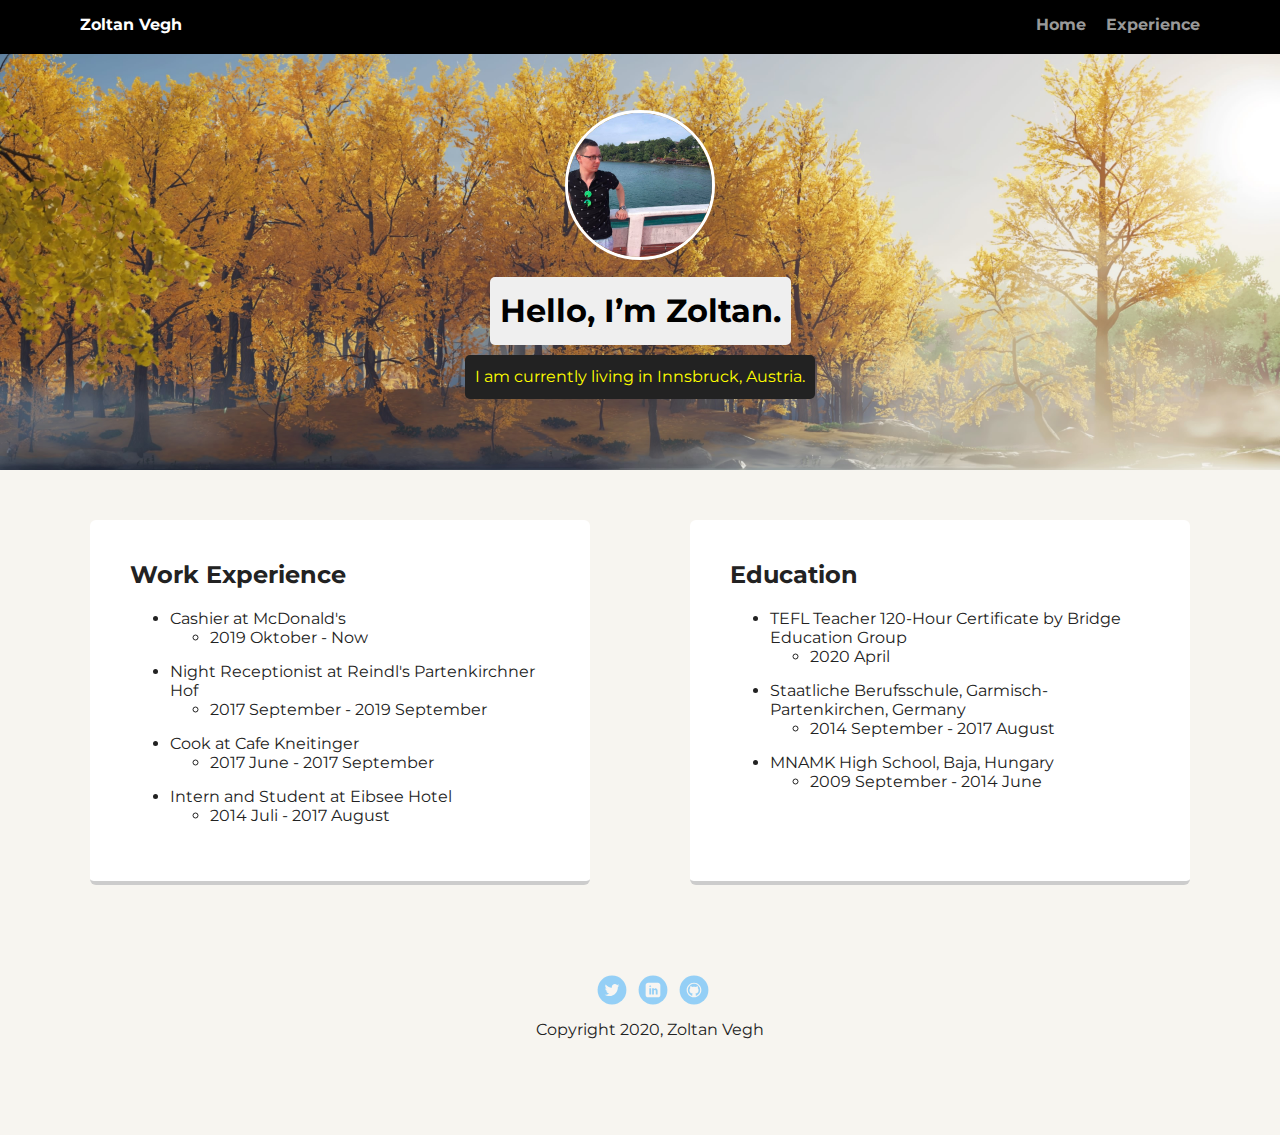
==== portfolio_update_v1/experience.html @ 6498064b "Initial commit" ====
<!DOCTYPE html>
<html lang="en">
  <head>
    <meta charset="utf-8" />
    <title>Zoltan Vegh's Experience</title>
    <meta name="viewport" content="width=device-width, initial-scale=1.0" />
    <link rel="stylesheet" href="styles.css" />
    <link
      href="https://fonts.googleapis.com/css2?family=Montserrat:ital,wght@0,300;0,400;0,500;0,700;0,900;1,300;1,400;1,500&display=swap"
      rel="stylesheet"
    />
    <style>
      @import url("https://fonts.googleapis.com/css2?family=Montserrat:ital,wght@0,300;0,400;0,500;0,700;0,900;1,300;1,400;1,500&display=swap");
    </style>
  </head>
  <body>
    <div class="main-nav">
      <ul class="nav">
        <li class="name">Zoltan Vegh</li>
        <li><a href="index.html">Home</a></li>
        <li><a href="experience.html">Experience</a></li>
      </ul>
    </div>

    <header>
      <img
        src="images/me.jpg"
        alt="Picture of Zoltan Vegh"
        class="profile-image"
      />
      <h1 class="tag name">Hello, I’m Zoltan.</h1>
      <p class="tag location">I am currently living in Innsbruck, Austria.</p>
    </header>

    <main class="flex">
      <div class="card">
        <h2>Work Experience</h2>
        <ul class="work-list">
          <li class="main-li-item">
            Cashier at McDonald's
            <ul>
              <li>2019 Oktober - Now</li>
            </ul>
          </li>
          <li class="main-li-item">
            Night Receptionist at Reindl's Partenkirchner Hof
            <ul>
              <li>2017 September - 2019 September</li>
            </ul>
          </li>
          <li class="main-li-item">
            Cook at Cafe Kneitinger
            <ul>
              <li>2017 June - 2017 September</li>
            </ul>
          </li>
          <li class="main-li-item">
            Intern and Student at Eibsee Hotel
            <ul>
              <li>2014 Juli - 2017 August</li>
            </ul>
          </li>
        </ul>
      </div>

      <div class="card">
        <h2>Education</h2>
        <ul class="work-list">
          <li class="main-li-item">
            TEFL Teacher 120-Hour Certificate by Bridge Education Group
            <ul>
              <li>2020 April</li>
            </ul>
          </li>
          <li class="main-li-item">
            Staatliche Berufsschule, Garmisch-Partenkirchen, Germany
            <ul>
              <li>2014 September - 2017 August</li>
            </ul>
          </li>
          <li class="main-li-item">
            MNAMK High School, Baja, Hungary
            <ul>
              <li>2009 September - 2014 June</li>
            </ul>
          </li>
        </ul>
      </div>
    </main>

    <footer>
      <ul>
        <li>
          <a
            target="_blank"
            href="https://twitter.com/ZoltanVegh1"
            class="social twitter"
            >Twitter</a
          >
        </li>
        <li>
          <a
            href="www.linkedin.com/in/zvegh"
            target="_blank"
            class="social linkedin"
            >LinkedIn</a
          >
        </li>
        <li><a href="#" class="social github">Github</a></li>
      </ul>
      <p class="copyright">Copyright 2020, Zoltan Vegh</p>
    </footer>
  </body>
</html>
---- portfolio_update_v1/styles.css ----
/* Global Layout Set-up */
* {
  box-sizing: border-box;
  font-family: "Montserrat", sans-serif;
}

body {
  margin: 0;
  padding: 0;
  text-align: center;
  font-family: "Montserrat", sans-serif;
  color: #222;
  background: #f7f5f0;
}
/* Link Styles */

a {
  text-decoration: none;
  color: #999;
}
a:hover {
  color: #6633ff;
}

/* Section Styles */

.main-nav {
  width: 100%;
  background: black;
  min-height: 30px;
  padding: 10px;
  position: fixed;
  text-align: center;
}
.nav {
  display: flex;
  justify-content: space-around;
  font-weight: 700;
  list-style-type: none;
  margin: 0 auto;
  padding: 0;
}

.nav .name {
  display: block;
  margin-right: auto;
  color: white;
}
.nav li {
  padding: 5px 10px 10px 10px;
}
.nav a {
  transition: all 0.5s;
}
.nav a:hover {
  color: white;
}

header {
  text-align: center;
  background: url("images/background.jpeg") no-repeat top center;
  background-size: cover;
  overflow: hidden;
  padding-top: 60px;
}
header {
  line-height: 1.5;
}
header .profile-image {
  margin-top: 50px;
  width: 150px;
  height: 150px;
  border-radius: 50%;
  border: 3px solid white;
  transition: all 0.5s;
}
header .profile-image:hover {
  transform: scale(1.2) rotate(5deg);
}
.tag {
  background-color: #efefef;
  color: black;
  padding: 10px;
  border-radius: 5px;
  display: table;
  margin: 10px auto;
}
.location {
  background-color: #222;
  color: yellow;
}
.card {
  margin: 30px;
  padding: 20px 40px 40px;
  max-width: 500px;
  text-align: left;
  background: #fff;
  border-bottom: 4px solid #ccc;
  border-radius: 6px;
  transition: all 0.5s;
}
.card:hover {
  border-color: #ff99ff;
}

ul.skills {
  padding: 0;
  text-align: center;
}

.skills li {
  border-radius: 6px;
  display: inline-block;
  background: #ff9904;
  color: white;
  padding: 5px 10px;
  margin: 2px;
}

.skills li:nth-child(odd) {
  background: #0399ff;
}

footer {
  width: 100%;
  min-height: 30px;
  padding: 20px 0 40px 20px;
}

footer .copyright {
  top: -8px;
  font-size: 0.75em;
}

footer ul {
  list-style-type: none;
  margin: 0;
  padding: 0;
}

footer ul li {
  display: inline-block;
}

a.social {
  display: inline-block;
  text-indent: -9999px;
  margin-left: 5px;
  width: 30px;
  height: 30px;
  background-size: 30px 30px;
  opacity: 0.4;
  transition: all 0.5s;
}
a.twitter {
  background-image: url(images/twitter.svg);
}
a.linkedin {
  background-image: url(images/linkedin.svg);
}
a.github {
  background-image: url(images/github.svg);
}
a.social:hover {
  opacity: 1;
}
.clearfix {
  clear: both;
}

.main-li-item {
  margin-top: 15px;
}

/* Styles for larger screens */
@media screen and (min-width: 720px) {
  .flex {
    display: -ms-flexbox; /* TWEENER - IE 10 */
    display: flex;
    max-width: 1200px;
    -ms-flex-pack: distribute;
    justify-content: space-around;
    margin: 0 auto;
  }

  header {
    min-height: 470px;
  }

  .nav {
    max-width: 1200px;
    padding: 0 30px;
  }

  main {
    padding-top: 20px;
  }

  main p {
    line-height: 1.6em;
  }

  footer {
    font-size: 1.3em;
    max-width: 1200px;
    margin: 40px auto;
  }
}
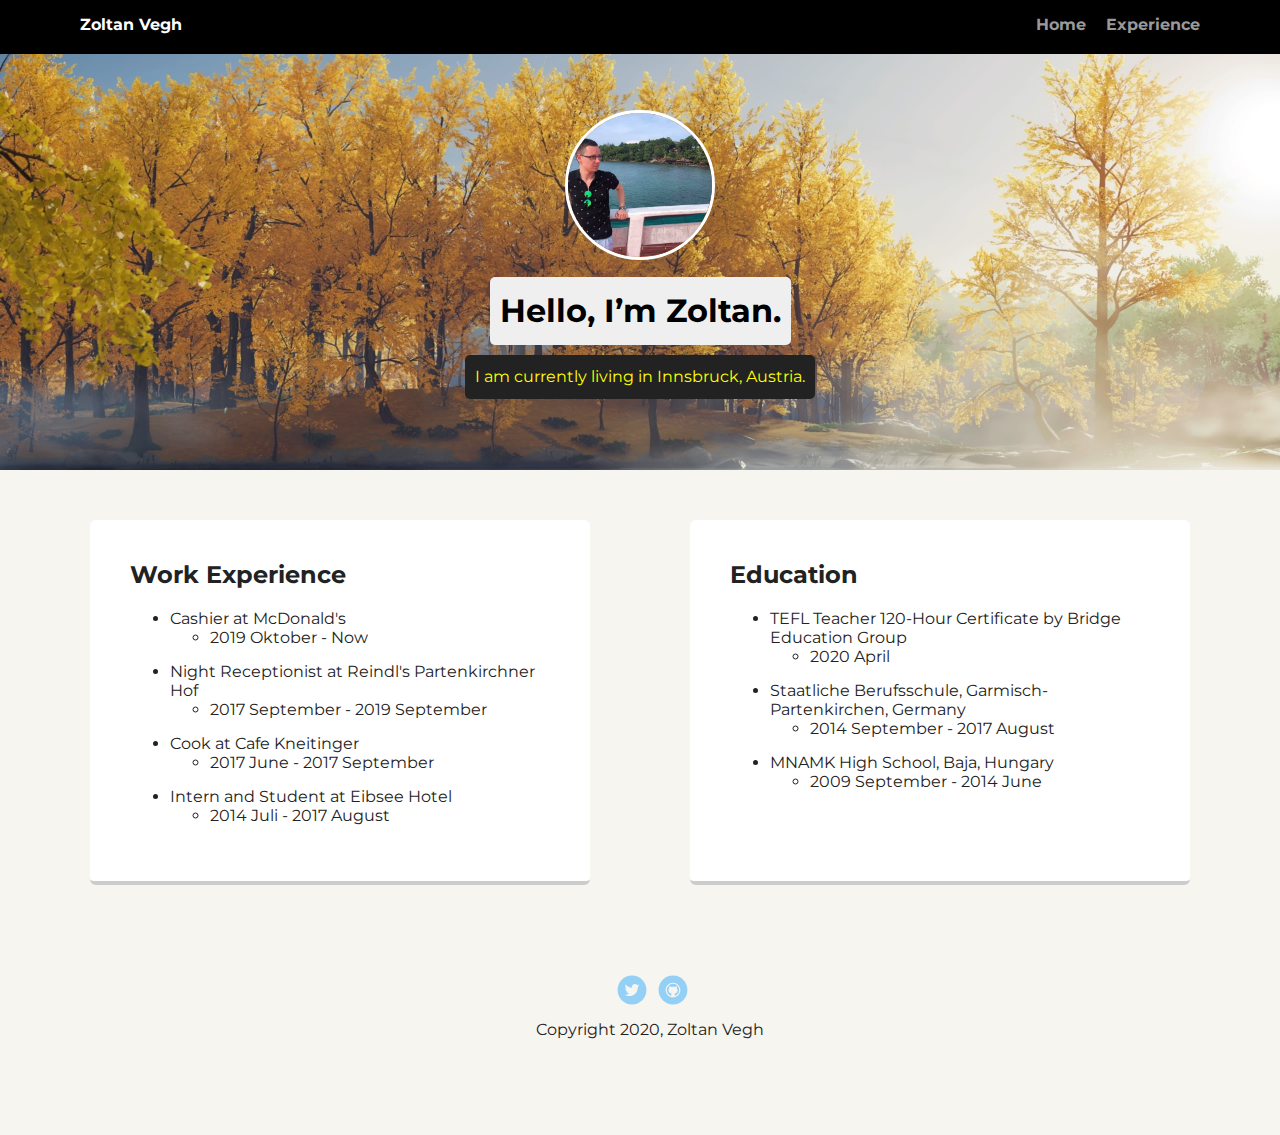
==== commit 07122da9: "removed linkedin link due to not working" ====
--- a/portfolio_update_v1/experience.html
+++ b/portfolio_update_v1/experience.html
@@ -98,15 +98,15 @@
             >Twitter</a
           >
         </li>
+
         <li>
           <a
-            href="www.linkedin.com/in/zvegh"
+            href="https://github.com/zvegh"
             target="_blank"
-            class="social linkedin"
-            >LinkedIn</a
+            class="social github"
+            >Github</a
           >
         </li>
-        <li><a href="#" class="social github">Github</a></li>
       </ul>
       <p class="copyright">Copyright 2020, Zoltan Vegh</p>
     </footer>
